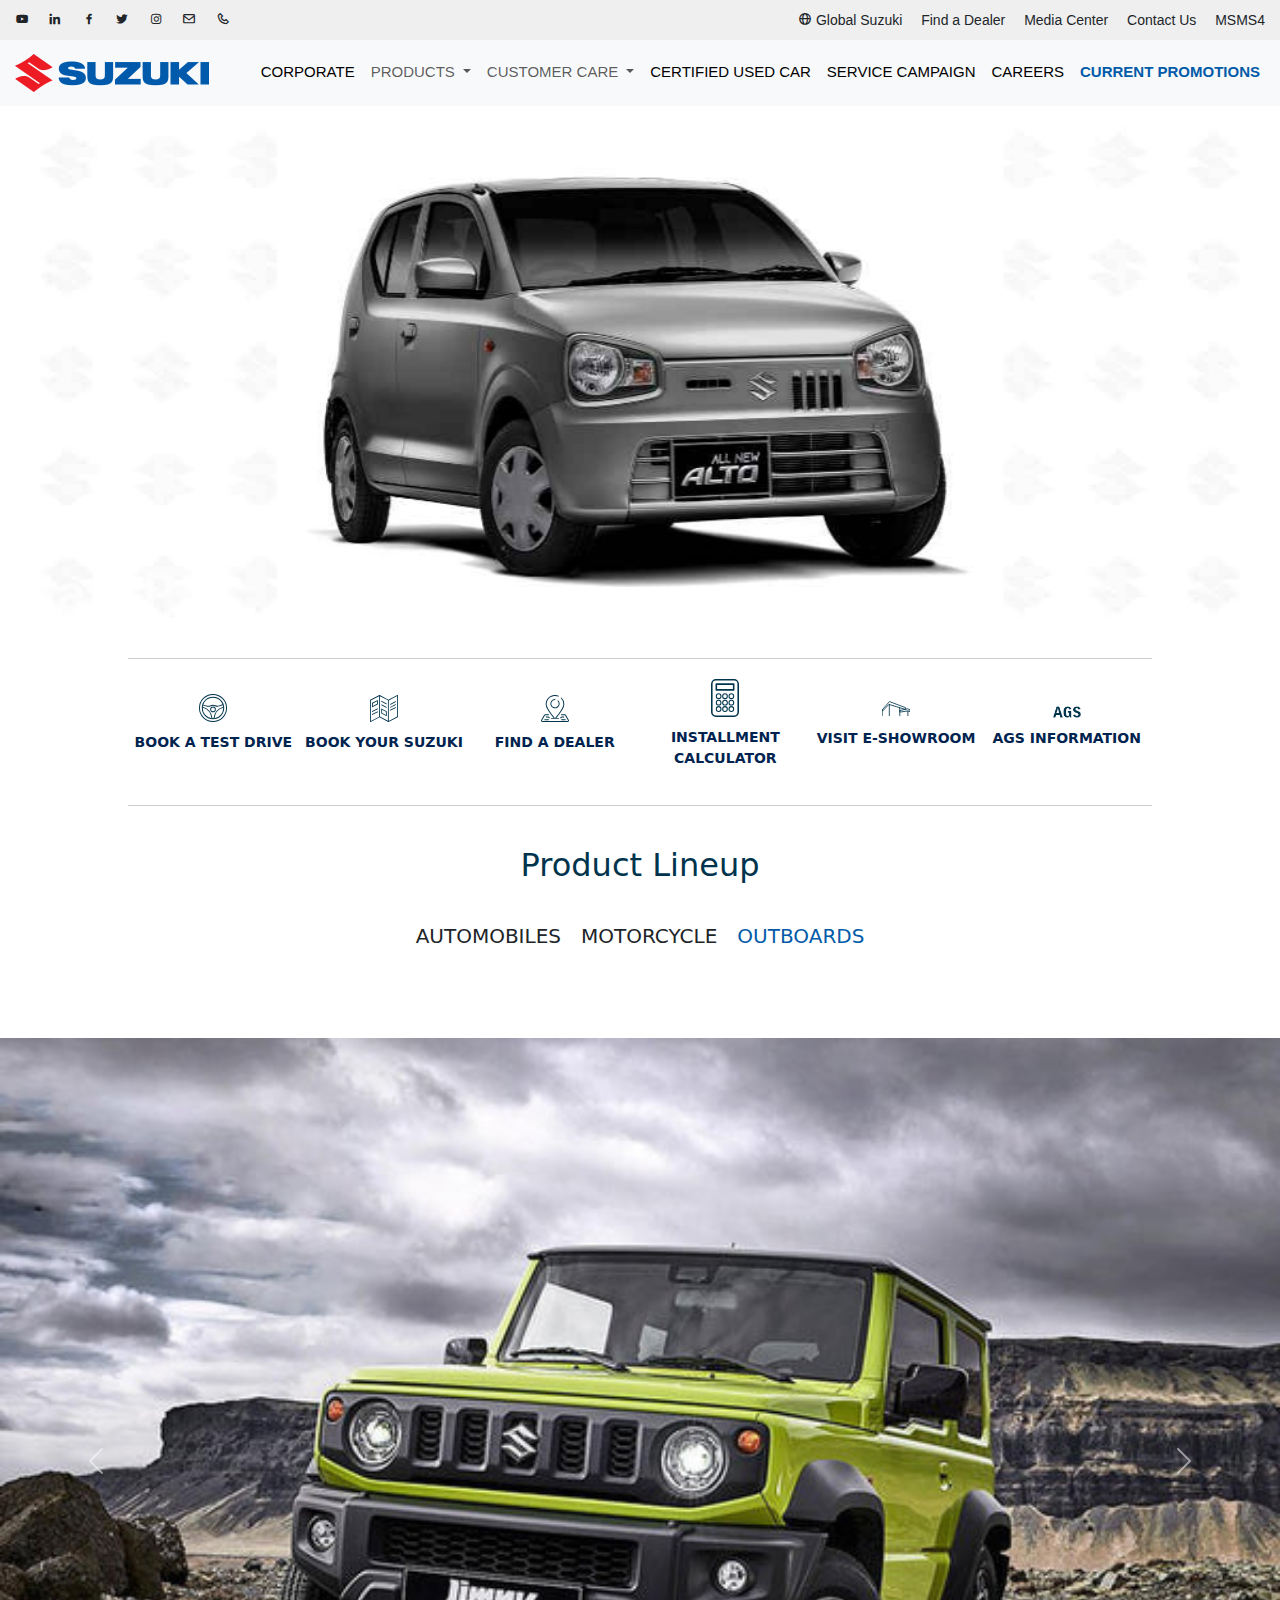
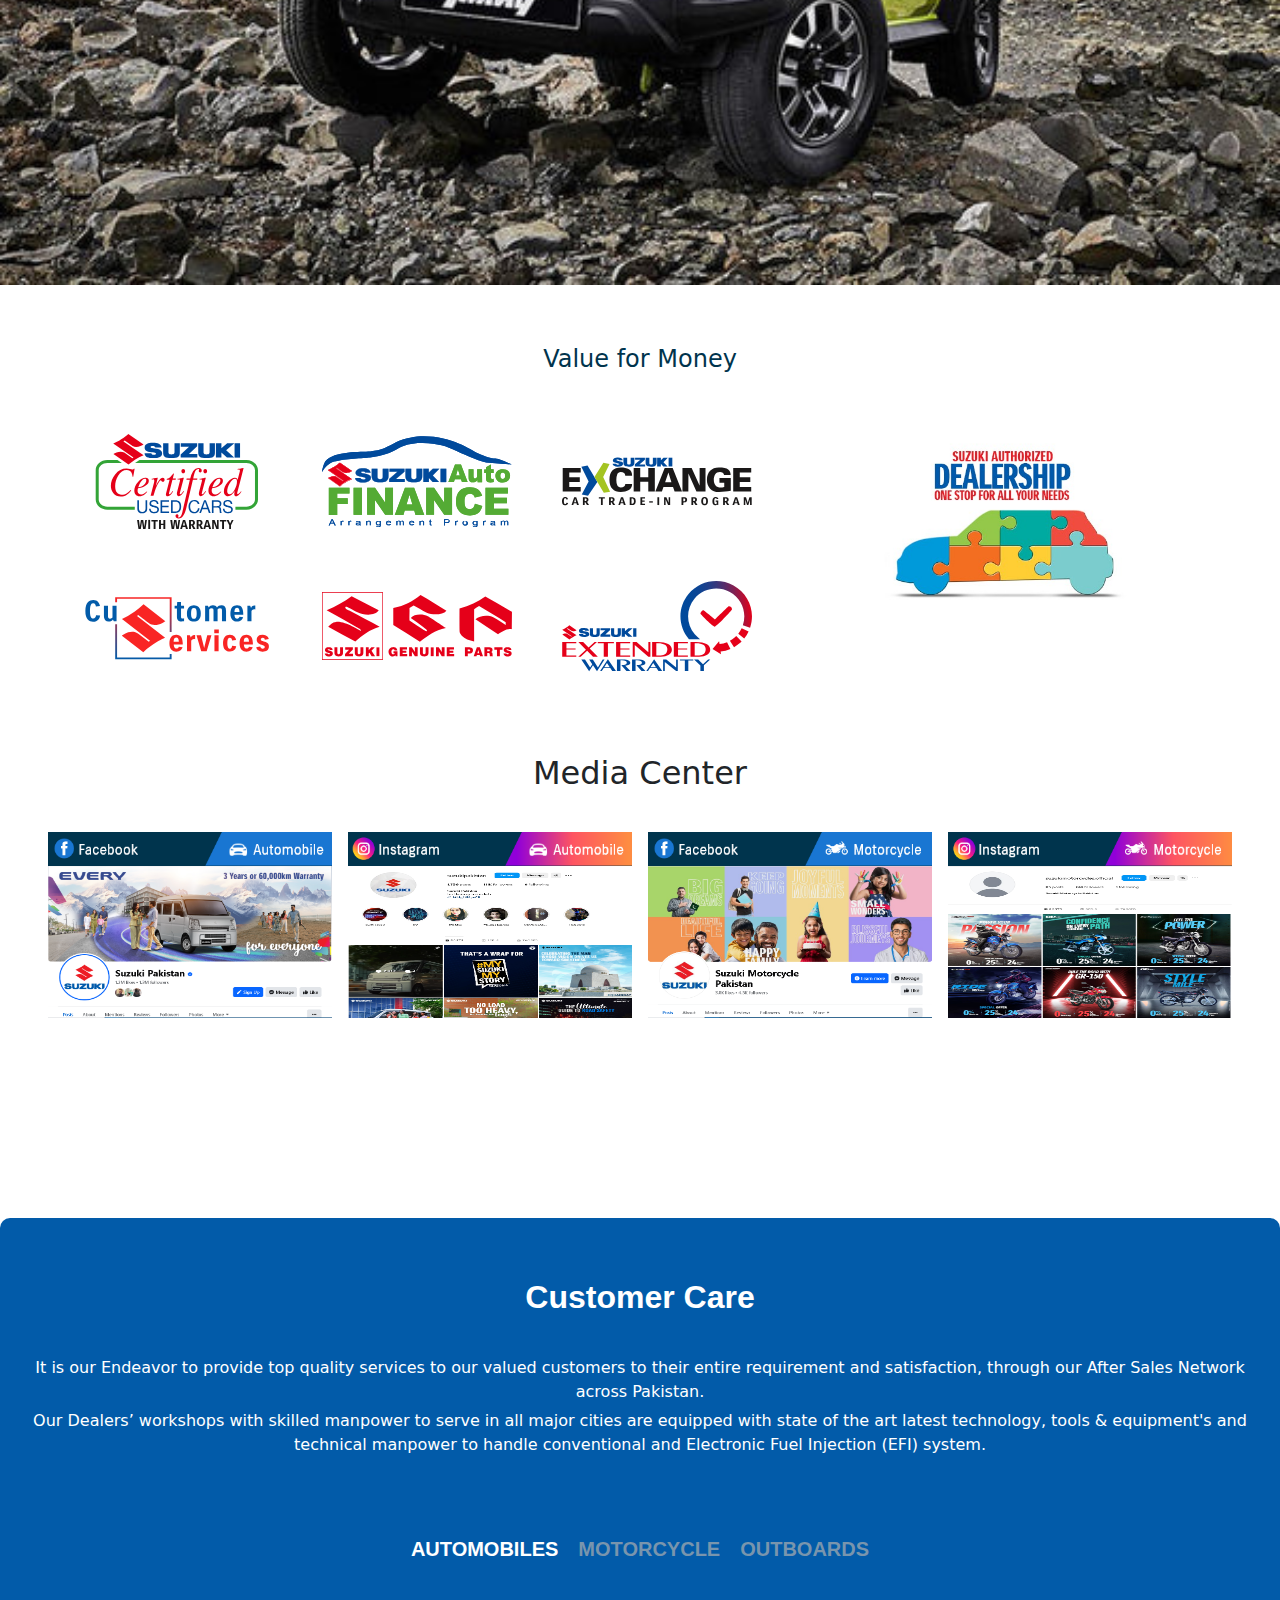
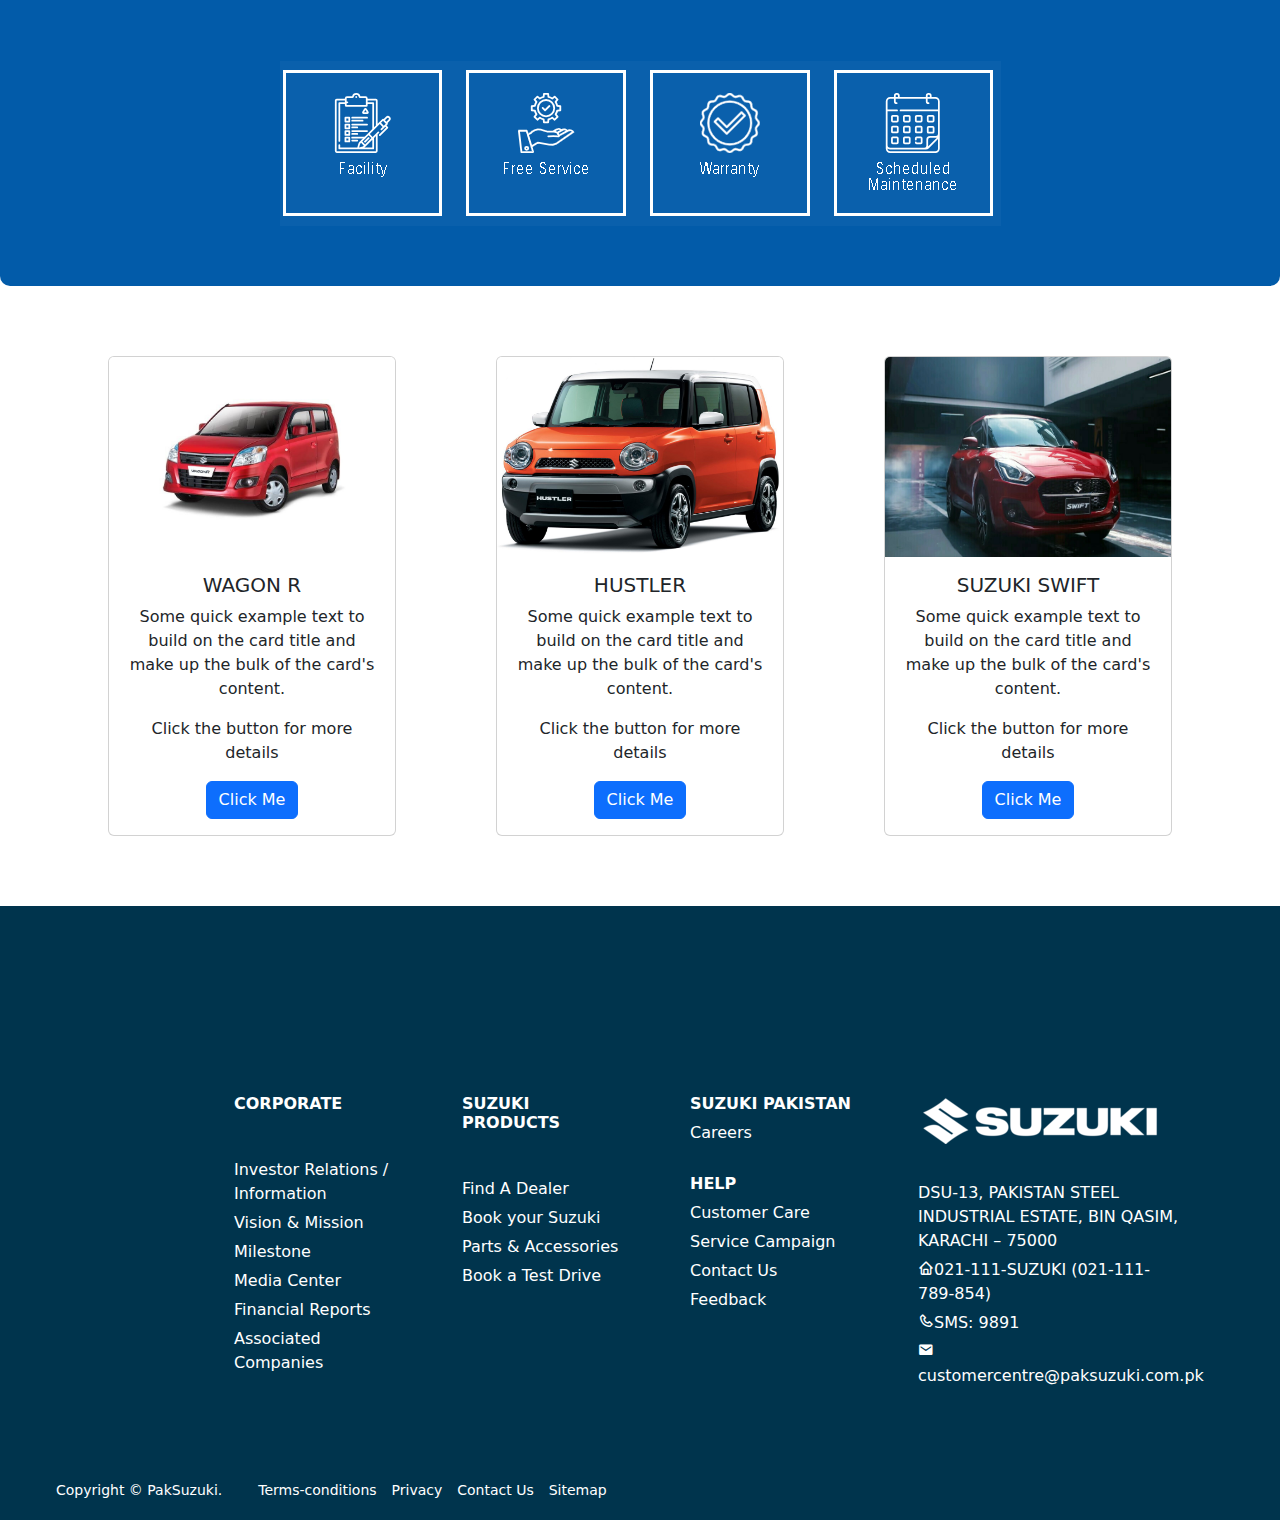
==== index.html @ 94410c0b "suzuki-clone" ====
<!DOCTYPE html>
<html lang="en">
  <head>
    <meta charset="utf-8" />
    <meta name="viewport" content="width=device-width, initial-scale=1" />
    <title>Suzuki Bootstrap Clone</title>
    <link rel="stylesheet" href="style.css" />
    <link
      href="https://cdn.jsdelivr.net/npm/bootstrap@5.3.3/dist/css/bootstrap.min.css"
      rel="stylesheet"
      integrity="sha384-QWTKZyjpPEjISv5WaRU9OFeRpok6YctnYmDr5pNlyT2bRjXh0JMhjY6hW+ALEwIH"
      crossorigin="anonymous"
    />
    <script
      src="https://cdn.jsdelivr.net/npm/bootstrap@5.3.3/dist/js/bootstrap.bundle.min.js"
      integrity="sha384-YvpcrYf0tY3lHB60NNkmXc5s9fDVZLESaAA55NDzOxhy9GkcIdslK1eN7N6jIeHz"
      crossorigin="anonymous"
    ></script>
    <link
      href="https://unpkg.com/boxicons@2.1.4/css/boxicons.min.css"
      rel="stylesheet"
    />

  </head>
  <body>
    <div class="navbar">
      <div class="social-icons">
        <a href="#"><i class="bx bxl-youtube"></i></a>
        <a href="#"><i class="bx bxl-linkedin"></i></a>
        <a href="#"><i class="bx bxl-facebook"></i></a>
        <a href="#"><i class="bx bxl-twitter"></i></a>
        <a href="#"><i class="bx bxl-instagram"></i></a>
        <a href="#"><i class="bx bx-envelope"></i></a>
        <a href="#"><i class="bx bx-phone"></i></a>
      </div>
      <div class="menu">
        <a href="#"><i class="bx bx-globe"></i> Global Suzuki </a>
        <a href="#">Find a Dealer </a>
        <a href="#">Media Center </a>
        <a href="#">Contact Us </a>
        <a href="#">MSMS4</a>
      </div>
    </div>

    <nav class="navbar navbar-expand-lg bg-body-tertiary" id="nav">
      <div class="container-fluid">
        <img src="./assests/logo.png" alt="logo" />
        <button
          class="navbar-toggler"
          type="button"
          data-bs-toggle="collapse"
          data-bs-target="#navbarSupportedContent"
          aria-controls="navbarSupportedContent"
          aria-expanded="false"
          aria-label="Toggle navigation"
        ></button>
        <div class="collapse navbar-collapse" id="navbarSupportedContent">
          <ul class="navbar-nav ms-auto">
            <li class="nav-item">
              <a
                class="nav-link active"
                aria-current="page"
                href="./components/corporate/index.html"
                >CORPORATE</a
              >
            </li>
            <!-- NAVBAR PRODUCT SECTION CODE -->
            <li class="nav-item dropdown">
              <a
                class="nav-link dropdown-toggle"
                href="#"
                role="button"
                data-bs-toggle="dropdown"
                aria-expanded="false"
              >
                PRODUCTS
              </a>
              <ul class="dropdown-menu">
                <li><a class="dropdown-item" href="/components/Products/automobiles/index.html">AUTOMOBILES</a></li>
                <li><a class="dropdown-item" href="/components/Products/motorcycle/index.html">MOTORCYCLE</a></li>
                <li><hr class="dropdown-divider" /></li>
                <li><a class="dropdown-item" href="/components/Products/outboardmotors/index.html">OUTBOARD MOTORS</a></li>
              </ul>
            </li>
            <!-- END OF NAVBAR PRODUCT SECTION -->

            <!-- CUSTOMER CARE SECTION CODE -->
            <li class="nav-item dropdown">
              <a
                class="nav-link dropdown-toggle"
                href="#"
                role="button"
                data-bs-toggle="dropdown"
                aria-expanded="false"
              >
                CUSTOMER CARE
              </a>
              <ul class="dropdown-menu">
                <li><a class="dropdown-item" href="#">AUTOMOBILES</a></li>
                <li><a class="dropdown-item" href="#">MOTORCYCLE</a></li>
                <li><hr class="dropdown-divider" /></li>
                <li><a class="dropdown-item" href="#">OUTBOARD MOTORS</a></li>
              </ul>
            </li>
            <!-- END OF CUSTOMER CARE SECTION CODE -->

            <!-- NAVBAR CERTIFIED USED CAR -->
            <li class="nav-item">
              <a class="nav-link active" aria-current="page" href="#"
                >CERTIFIED USED CAR</a
              >
            </li>
            <!-- END OF NAVBAR CERTIFIED USED CAR -->

            <!-- NAVBAR SERVICE CAMPAIGN SECTION -->
            <li class="nav-item">
              <a class="nav-link active" aria-current="page" href="#"
                >SERVICE CAMPAIGN</a
              >
            </li>
            <!-- END OF NAVBAR SERVICE CAMPAIGN SECTION -->

            <!-- NAVBAR CAREERS SECTION -->
            <li class="nav-item">
              <a class="nav-link active" aria-current="page" href="#"
                >CAREERS</a
              >
            </li>

            <!-- current promotions code  -->
            <li class="nav-item">
              <a
                id="current"
                class="nav-link active blinking"
                aria-current="page"
                href="#"
                >CURRENT PROMOTIONS</a
              >
            </li>
            <!-- END OF NAVBAR CAREERS -->
          </ul>
        </div>
      </div>
    </nav>

    <!-- Start Carousal section -->

    <div id="carouselExampleIndicators" class="carousel slide">
      <div class="carousel-indicators">
        <button
          type="button"
          data-bs-target="#carouselExampleIndicators"
          data-bs-slide-to="0"
          class="active"
          aria-current="true"
          aria-label="Slide 1"
        ></button>
        <button
          type="button"
          data-bs-target="#carouselExampleIndicators"
          data-bs-slide-to="1"
          aria-label="Slide 2"
        ></button>
        <button
          type="button"
          data-bs-target="#carouselExampleIndicators"
          data-bs-slide-to="2"
          aria-label="Slide 3"
        ></button>
        <button
          type="button"
          data-bs-target="#carouselExampleIndicators"
          data-bs-slide-to="3"
          aria-label="Slide 4"
        ></button>
      </div>
      <div class="carousel-inner">
        <div class="carousel-item active">
          <img src="./assests/altonew.jpg" class="d-block w-100" alt="..." />
        </div>
        <div class="carousel-item">
          <img
            src="./assests/Suzuki-Bolan-Front.png"
            class="d-block w-100"
            alt="..."
          />
        </div>

        <div class="carousel-item">
          <img src="./assests/ravi.jpg" class="d-block w-100" alt="..." />
        </div>
      </div>
      <button
        class="carousel-control-prev"
        type="button"
        data-bs-target="#carouselExampleIndicators"
        data-bs-slide="prev"
      >
        <span class="carousel-control-prev-icon" aria-hidden="true"></span>
        <span class="visually-hidden">Previous</span>
      </button>
      <button
        class="carousel-control-next"
        type="button"
        data-bs-target="#carouselExampleIndicators"
        data-bs-slide="next"
      >
        <span class="carousel-control-next-icon" aria-hidden="true"></span>
        <span class="visually-hidden">Next</span>
      </button>
    </div>

    <!-- End of carousal -->

    <!-- Six Icons Div  -->
    <div class="ico-container">
      <div>
        <img src="assests/car.svg" alt="" />
        <p>BOOK A TEST DRIVE</p>
      </div>

      <div>
        <img src="assests/menu.svg" alt="" />
        <p>BOOK YOUR SUZUKI</p>
      </div>

      <div>
        <img src="assests/pin.svg" alt="" />
        <p>FIND A DEALER</p>
      </div>

      <div>
        <img src="assests/calculator.svg" alt="" />
        <p>INSTALLMENT <span>CALCULATOR</span></p>
      </div>

      <div>
        <img src="assests/showroom4.svg" alt="" />
        <p>VISIT E-SHOWROOM</p>
      </div>

      <div>
        <img src="assests/AGS-new.png" alt="" />
        <p>AGS INFORMATION</p>
      </div>
    </div>
    <!-- Six Icons Div  -->

    <!-- product line up code  -->

    <section id="product">
      <h2 style="text-align: center; color: #00344d">Product Lineup</h2>
      <section
        class="linp-up"
        style="
          text-align: center;
          display: flex;
          gap: 20px;
          text-align: center;
          justify-content: center;
        "
      >
        <div style="color: #212529">
          <h2>AUTOMOBILES</h2>
        </div>
        <div>
          <h2>MOTORCYCLE</h2>
        </div>
        <div style="color: #025ba9">
          <h2>OUTBOARDS</h2>
        </div>
      </section>
    </section>

    <!-- product linup carousal section start-->

    <div
      id="carouselExampleAutoplaying"
      class="carousel slide"
      data-bs-ride="carousel"
    >
      <div class="carousel-inner">
        <div class="carousel-item active">
          <img src="./assests/Jimny.jpg" class="d-block w-100" alt="Jimny" />
        </div>
        <div class="carousel-item">
          <img
            src="./assests/old-aulto.png"
            class="d-block w-100"
            alt="old-aulto"
          />
        </div>
        <div class="carousel-item">
          <img src="./assests/Vitara.jpg" class="d-block w-100" alt="Vitara" />
        </div>
      </div>
      <button
        class="carousel-control-prev"
        type="button"
        data-bs-target="#carouselExampleAutoplaying"
        data-bs-slide="prev"
      >
        <span class="carousel-control-prev-icon" aria-hidden="true"></span>
        <span class="visually-hidden">Previous</span>
      </button>
      <button
        class="carousel-control-next"
        type="button"
        data-bs-target="#carouselExampleAutoplaying"
        data-bs-slide="next"
      >
        <span class="carousel-control-next-icon" aria-hidden="true"></span>
        <span class="visually-hidden">Next</span>
      </button>
    </div>

    <!-- product linup carousal section end -->

    <!-- Value for money section code start -->

    <section>
      <h2
        style="
          justify-content: center;
          text-align: center;
          color: #00344d;
          font-size: 24px;
          margin-bottom: 40px;
          margin-top: 20px;
        "
      >
        Value for Money
      </h2>

      <!-- six cards codes -->

      <div class="container">
        <!-- Value for Money Section -->
        <div class="value-for-money">
          <img src="./assests/certified.svg" alt="Certified Used Cars" />
          <img src="./assests/finance.svg" alt="Finance" />
          <img src="./assests/exchange.svg" alt="Exchange" />
          <img src="./assests/CS-New.svg" alt="Customer Services" />
          <img src="./assests/scg.svg" alt="Suzuki Genuine Parts" />
          <img src="./assests/extended.svg" alt="Extended Warranty" />
        </div>

        <!-- Dealership Section -->
        <div class="dealership">
          <img src="./assests/dealership.jpeg" alt="Dealership" />
        </div>
      </div>
    </section>

    <!-- Value for money section code end -->

    <!-- Media Center Code Start -->

    <section class="media-center">
      <h2 style="justify-content: center; text-align: center">Media Center</h2>
      <section
        style="
          display: flex;
          flex-wrap: wrap;
          gap: 16px;
          justify-content: center;
        "
      >
        <!-- facebook-automobile div -->
        <div
          style="
            flex: 1 1 calc(25% - 16px);
            max-width: calc(25% - 16px);
            box-sizing: border-box;
          "
        >
          <img
            src="./assests/facebook-automobile.png"
            alt="Facebook Automobile"
            style="width: 100%; height: auto; display: block"
          />
          <img
            src="./assests/facebookCen.PNG"
            alt="facebookCen"
            style="width: 100%; height: 50%; display: block"
          />
        </div>

        <!-- instagram-automobile div -->
        <div
          style="
            flex: 1 1 calc(25% - 16px);
            max-width: calc(25% - 16px);
            box-sizing: border-box;
          "
        >
          <img
            src="./assests/instagram-automobile.png"
            alt="Instagram Automobile"
            style="width: 100%; height: auto; display: block"
          />
          <img
            src="./assests/instagramCen.PNG"
            alt="instagramCen"
            style="width: 100%; height: 50%; display: block"
          />
        </div>

        <!-- facebook motorcycle div -->
        <div
          style="
            flex: 1 1 calc(25% - 16px);
            max-width: calc(25% - 16px);
            box-sizing: border-box;
          "
        >
          <img
            src="./assests/facebook-motorcycle.png"
            alt="Facebook Motorcycle"
            style="width: 100%; height: auto; display: block"
          />
          <img
            src="./assests/motorcyleCen.PNG"
            alt="motorcyleCen"
            style="width: 100%; height: 50%; display: block"
          />
        </div>

        <!-- instagram motorcycle div -->
        <div
          style="
            flex: 1 1 calc(25% - 16px);
            max-width: calc(25% - 16px);
            box-sizing: border-box;
          "
        >
          <img
            src="./assests/instagram-motorcycle.png"
            alt="Instagram Motorcycle"
            style="width: 100%; height: auto; display: block"
          />
          <img
            src="./assests/motorcyleINtaCen.PNG"
            alt="motorcyleINtaCen"
            style="width: 100%; height: 50%; display: block"
          />
        </div>
      </section>
    </section>

    <!-- Media Center Code End -->

    <!-- customer care code start -->

    <section class="customer-care">
      <h2>Customer Care</h2>
      <p>
        It is our Endeavor to provide top quality services to our valued
        customers to their entire requirement and satisfaction, through our
        After Sales Network across Pakistan.
      </p>
      <p>
        Our Dealers’ workshops with skilled manpower to serve in all major
        cities are equipped with state of the art latest technology, tools &
        equipment's and technical manpower to handle conventional and Electronic
        Fuel Injection (EFI) system.
      </p>
      <section
        class="linp-up"
        style="
          text-align: center;
          display: flex;
          gap: 20px;
          text-align: center;
          justify-content: center;
        "
      >
        <div>
          <h2>AUTOMOBILES</h2>
        </div>
        <div style="color: #7995ad">
          <h2>MOTORCYCLE</h2>
        </div>
        <div style="color: #7995ad">
          <h2>OUTBOARDS</h2>
        </div>
      </section>
      <section class="customer-care-cards">
        <img src="./assests/icons.PNG" alt="Icons" />
      </section>
    </section>

    <!-- customer care code end -->

    <!-- Cards Section -->
    <div class="cardcontainer">
      <div class="card" style="width: 18rem">
        <img src="./assests/wagonR.jpg" class="card-img-top" alt="..." />
        <div class="card-body">
          <h5 class="card-title">WAGON R</h5>
          <p class="card-text">
            Some quick example text to build on the card title and make up the
            bulk of the card's content.
          </p>
          <p>Click the button for more details</p>
          <a href="#" class="btn btn-primary">Click Me</a>
        </div>
      </div>

      <div class="card" style="width: 18rem">
        <img src="./assests/hustler.jpg" class="card-img-top" alt="..." />
        <div class="card-body">
          <h5 class="card-title">HUSTLER</h5>
          <p class="card-text">
            Some quick example text to build on the card title and make up the
            bulk of the card's content.
          </p>
          <p>Click the button for more details</p>
          <a href="#" class="btn btn-primary">Click Me</a>
        </div>
      </div>

      <div class="card" style="width: 18rem">
        <img src="./assests/swift1.jpg" class="card-img-top" alt="..." />
        <div class="card-body">
          <h5 class="card-title">SUZUKI SWIFT</h5>
          <p class="card-text">
            Some quick example text to build on the card title and make up the
            bulk of the card's content.
          </p>
          <p>Click the button for more details</p>
          <a href="#" class="btn btn-primary">Click Me</a>
        </div>
      </div>
    </div>
    <!-- Cards Section -->

    <!-- Footer Section Start -->

    <!-- Remove the container if you want to extend the Footer to full width. -->
    <div class="">
      <!-- Footer -->
      <footer class="text-center text-lg-start text-white">
        <!-- Section: Social media -->
        <section>
          <!-- Right -->
          <div>
            <a href="#" class="text-white me-4">
              <i class="fab fa-facebook-f"></i>
            </a>
            <a href="#" class="text-white me-4">
              <i class="fab fa-twitter"></i>
            </a>
            <a href="#" class="text-white me-4">
              <i class="fab fa-google"></i>
            </a>
            <a href="#" class="text-white me-4">
              <i class="fab fa-instagram"></i>
            </a>
            <a href="#" class="text-white me-4">
              <i class="fab fa-linkedin"></i>
            </a>
            <a href="#" class="text-white me-4">
              <i class="fab fa-github"></i>
            </a>
          </div>
          <!-- Right -->
        </section>
        <!-- Section: Social media -->

        <!-- Section: Links  -->
        <section class="">
          <div class="container text-center text-md-start mt-5">
            <!-- Grid row -->
            <div class="row mt-3">
              <!-- Grid column -->
              <div class="col-md-3 col-lg-4 col-xl-1 mx-auto mb-4">
                <!-- Content -->
              </div>
              <!-- Grid column -->

              <!-- Grid column -->

              <div class="col-md-2 col-lg-2 col-xl-2 mx-auto mb-4">
                <div class="corporate">
                  <!-- Links -->

                  <h6 class="text-uppercase fw-bold">Corporate</h6>
                  <hr class="mb-4 mt-0 d-inline-block mx-auto" />
                  <p>
                    <a href="#!" class="text-white"
                      >Investor Relations / Information</a
                    >
                  </p>
                  <p>
                    <a href="#!" class="text-white">Vision & Mission</a>
                  </p>
                  <p>
                    <a href="#!" class="text-white">Milestone</a>
                  </p>
                  <p>
                    <a href="#!" class="text-white">Media Center</a>
                  </p>
                  <p>
                    <a href="#!" class="text-white">Financial Reports</a>
                  </p>
                  <p>
                    <a href="#!" class="text-white">Associated Companies</a>
                  </p>
                </div>
              </div>

              <!-- Grid column -->
              <div class="col-md-2 col-lg-2 col-xl-2 mx-auto mb-4">
                <div class="suzukiprod">
                  <!-- Links -->
                  <h6 class="text-uppercase fw-bold">Suzuki Products</h6>
                  <hr class="mb-4 mt-0 d-inline-block mx-auto" />
                  <p>
                    <a href="#!" class="text-white">Find A Dealer</a>
                  </p>
                  <p>
                    <a href="#!" class="text-white">Book your Suzuki</a>
                  </p>
                  <p>
                    <a href="#!" class="text-white">Parts & Accessories</a>
                  </p>
                  <p>
                    <a href="#!" class="text-white">Book a Test Drive</a>
                  </p>
                </div>
              </div>
              <!-- Grid column -->

              <!-- Grid column -->
              <div class="col-md-3 col-lg-2 col-xl-2 mx-auto mb-4">
                <div class="suzuki-pak">
                  <!-- Links -->
                  <h6 class="text-uppercase fw-bold">Suzuki Pakistan</h6>

                  <p>
                    <a href="#!" class="text-white">Careers</a>
                  </p>
                  <hr class="mb-1 mt-0 d-inline-block mx-auto" />
                  <div class="help-sec">
                    <h6 class="text-uppercase fw-bold">Help</h6>

                    <p>
                      <a href="#!" class="text-white">Customer Care</a>
                    </p>
                    <p>
                      <a href="#!" class="text-white">Service Campaign</a>
                    </p>
                    <p>
                      <a href="#!" class="text-white">Contact Us</a>
                    </p>
                    <p>
                      <a href="#!" class="text-white">Feedback </a>
                    </p>
                  </div>
                </div>
              </div>
              <!-- Grid column -->

              <!-- Grid column -->
              <div class="col-md-4 col-lg-3 col-xl-3 mx-auto mb-md-0 mb-4">
                <!-- Links -->
                <img src="./assests/S-Logo.png" alt="s-logo" /><br />
                <hr class="mb-4 mt-0 d-inline-block mx-auto" />
                <p>
                  <i class="fas fa-home mr-3"></i> DSU-13, PAKISTAN STEEL
                  INDUSTRIAL ESTATE, BIN QASIM, KARACHI – 75000
                </p>
                <p>
                  <i class="bx bx-home"></i>021-111-SUZUKI (021-111-789-854)
                </p>
                <p><i class="bx bx-phone mr-3"></i>SMS: 9891</p>
                <p>
                  <i class="bx bxs-envelope"></i>customercentre@paksuzuki.com.pk
                </p>
              </div>

              <!-- Grid column -->
            </div>
            <!-- Grid row -->
          </div>
        </section>
        <!-- Section: Links  -->

        <!-- Copyright -->
        <div id="copyright" class="text-center p-3">
          <span class="copyrightpak">Copyright © PakSuzuki. </span>
          <a class="text-white" href="#"></a>
          <div
            class="copyclass"
            style="display: flex; gap: 15px; margin-left: 10px"
          >
            <a href="#!" class="text-white" id="copy1">Terms-conditions</a>
            <a href="#!" class="text-white" id="copy2">Privacy</a>
            <a href="#!" class="text-white" id="copy2">Contact Us</a>
            <a href="#!" class="text-white" id="copy4">Sitemap</a>
          </div>
        </div>

        <!-- Copyright -->
      </footer>
      <!-- Footer -->
    </div>
    <!-- End of .container -->

    <!-- Footer Section End -->
  </body>
</html>
---- style.css ----
* {
    margin: 0;
    padding: 0;
    box-sizing: border-box;
}

body {
    font-family: sans-serif;
    align-items: center;
    margin: 0;
    padding: 0;
}

/* Navbar Styling */
.navbar {
    display: flex;
    justify-content: space-between;
    align-items: center;
    padding: 15px 30px;
    background-color: #efefef; /* Navbar background color */
    font-family: 'Arial', sans-serif;
}

#current {
    color: #025ba9;
    font-weight: 700;
    font-size: 15px;
}

.blinking {
    animation: blink 1s step-start infinite;
  }

  @keyframes blink {
    50% {
      opacity: 0;
    }
  } 


.navbar .social-icons a i,
.navbar .menu a i {
    color: #212529; /* Icon color */
    font-size: 14px; /* Adjust icon size if needed */
}

.navbar .menu a {
    color: #212529; /* Text color for menu links */
    text-decoration: none;
    margin-right: 15px;
    font-size: 14px;
}

.navbar .social-icons a {
    margin-left: 15px;
    text-decoration: none;
}

.navbar .social-icons a:hover i,
.navbar .menu a:hover {
    color: #d3d0e4; /* Hover effect */
}

.navbar-nav ul li a {
    display: flex;
    text-align: end;
}

.copyrightpak{
    height: 24px;
    fill: #00344d;
    gap: 57px;
}

#copy1, #copy2, #copy3, #copy4{
    height: 14px;
    font-size: 14px;
}

.cardcontainer {
    display: flex;
    justify-content: center;
}

.card {
    margin: 50px;
}

.card:hover {
    transform: scale(1.05);
}

.card-img-top {
    height: 200px;
    object-fit: fill;
}

.card-body {
    text-align: center;
}

section {
    padding: 20px;
    margin: 20px auto;
    border-radius: 10px;
}

section h2 {
    margin-bottom: 10px;
}

section p {
    margin: 5px 0;
    font-size: 16px;
}

#copyright {
    display: flex;
    flex-wrap: wrap;
    color: white;
    gap: 13px;
    margin-left: 40px;

  }

.corporate {
    text-align: left;
}



#copyright a {
    text-decoration: none;
}

#corporate a{
    text-decoration: none;
}

#copy1, 
#copy2,
#copy3,
#copy4{
    color: #ffffff;
    height: 14px;
    font-size: 14px;
    letter-spacing: normal;
    
}

#dealership-section {
    display: flex;
    justify-content: flex-end;
    /* margin-top: 20px; */
  }
  
  #dealership-section img {
    max-width: 100%;
    height: auto;
  }


  .container {
    display: flex;
    justify-content: space-between;
    align-items: flex-start;
    padding: 20px;
  }

  /* Value for Money Section */
  .value-for-money {
    display: grid;
    grid-template-columns: repeat(3, 1fr);
    gap: 50px;
    max-width: 60%;
  }

  .value-for-money img {
    max-width: 100%;
    height: auto;
  }

  /* Dealership Section */
  .dealership {
    text-align: center;
    max-width: 35%;
  }

  .dealership img {
    max-width: 100%;
    height: auto;
  }


.linp-up h2 {
    font-size: 20px;
}

.copyrightpak {
    text-align: left;
    font-size: 14px;
    /* height: 24px; */
    /* width: 141px; */

}

.corporate{
    margin-left: 0 ;
}

.corporate a,
.suzukiprod a,
.suzuki-pak a,
.help-sec a{
    text-decoration: none;
}

footer{
    background: #00344d;
}

.copyclass {
    margin-bottom: 9.5px;
    font-size: 14px;
}
  
  .footer-links a {
    text-decoration: none;
  }
  
  .footer-links a:hover {
    color: #ffcc00; /* Add hover color for links */
  }
  
  .footer-links .mx-2 {
    margin: 0 10px;
  }

  .ico-container {
    display: flex;
    justify-content: space-between;
    align-items: center;
    margin: 20px auto;
    width: 80%;
    max-width: 1200px;
    border-top: 1px solid #ccc;
    border-bottom: 1px solid #ccc;
    padding: 20px 0;
  }
  
  .ico-container div {
    text-align: center;
    flex: 1;
  }
  
  .ico-container div img {
    display: block;
    margin: 0 auto;
    width: 28px; /* Adjust icon size as needed */
    height: auto;
    gap: 57px;
  }
  
  .ico-container div p {
    margin-top: 10px;
    justify-content: space-between;
    font-size: 14px;
    font-weight: bold;
    color: #00234f; /* Dark blue */
  }

.navbar-collapse ul li a {
    font-size: 15px;
    height: 40px;
    /* padding: 1px 10px; */
}

.customer-care {
  background-color: #025ba9;
  color: white;
  justify-content: center;
  text-align: center;
}

.customer-care p {
    justify-content: center;
    text-align: center;
}

.customer-care h2 {
  font-weight: 700;
  font-family: sans-serif;
  margin-top: 40px;
  margin-bottom: 40px;
}
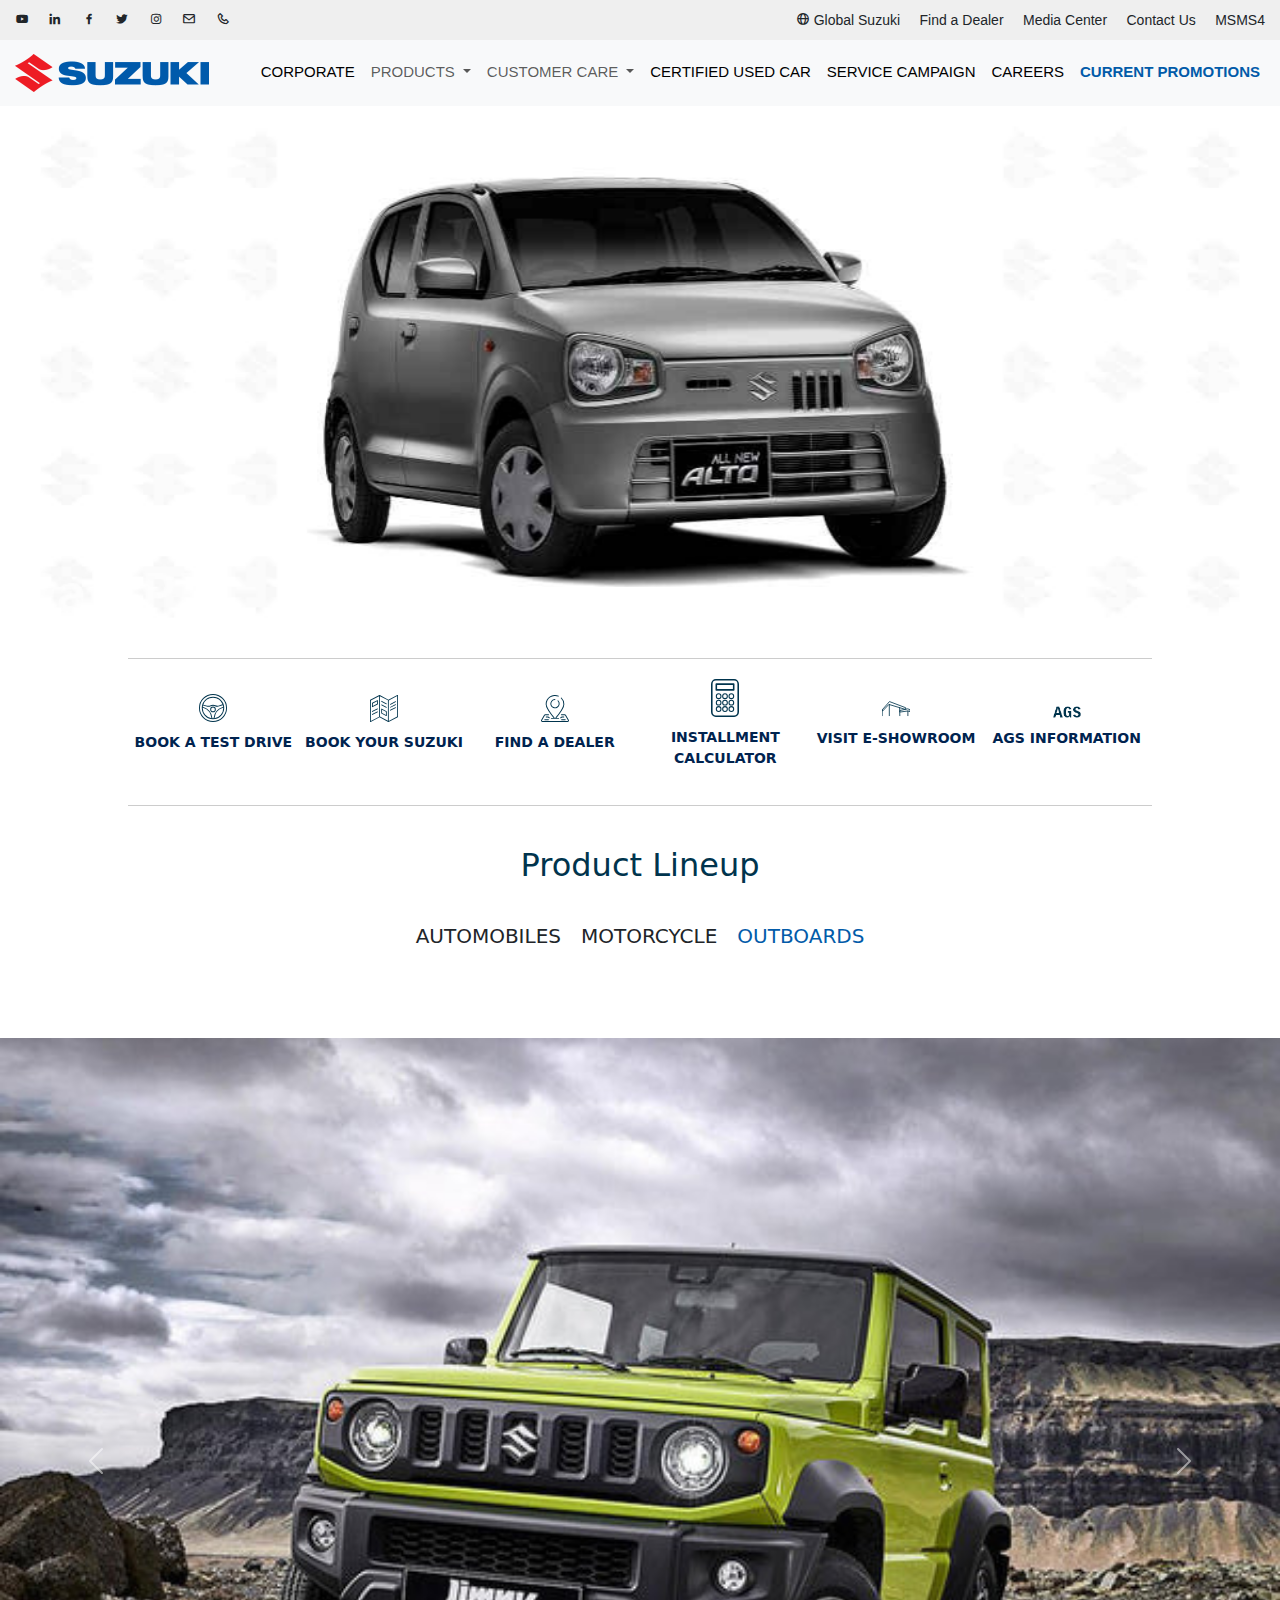
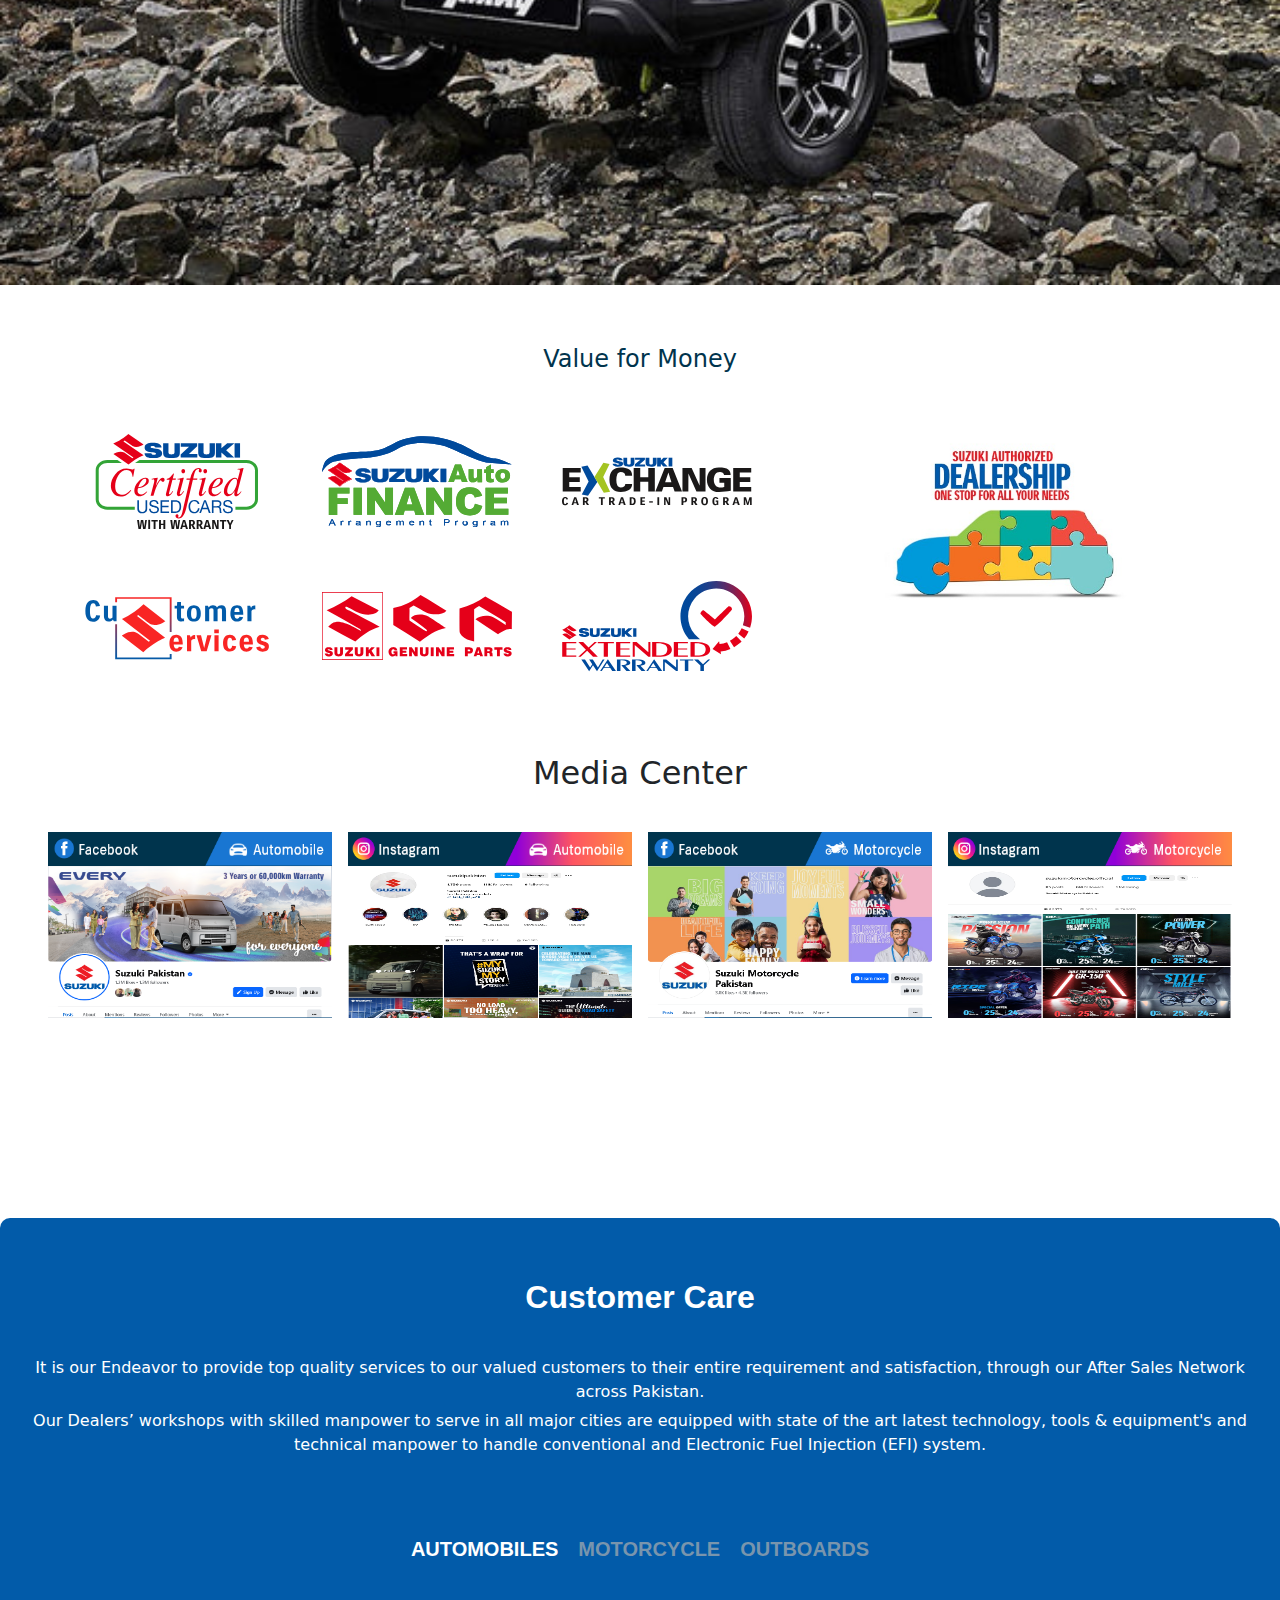
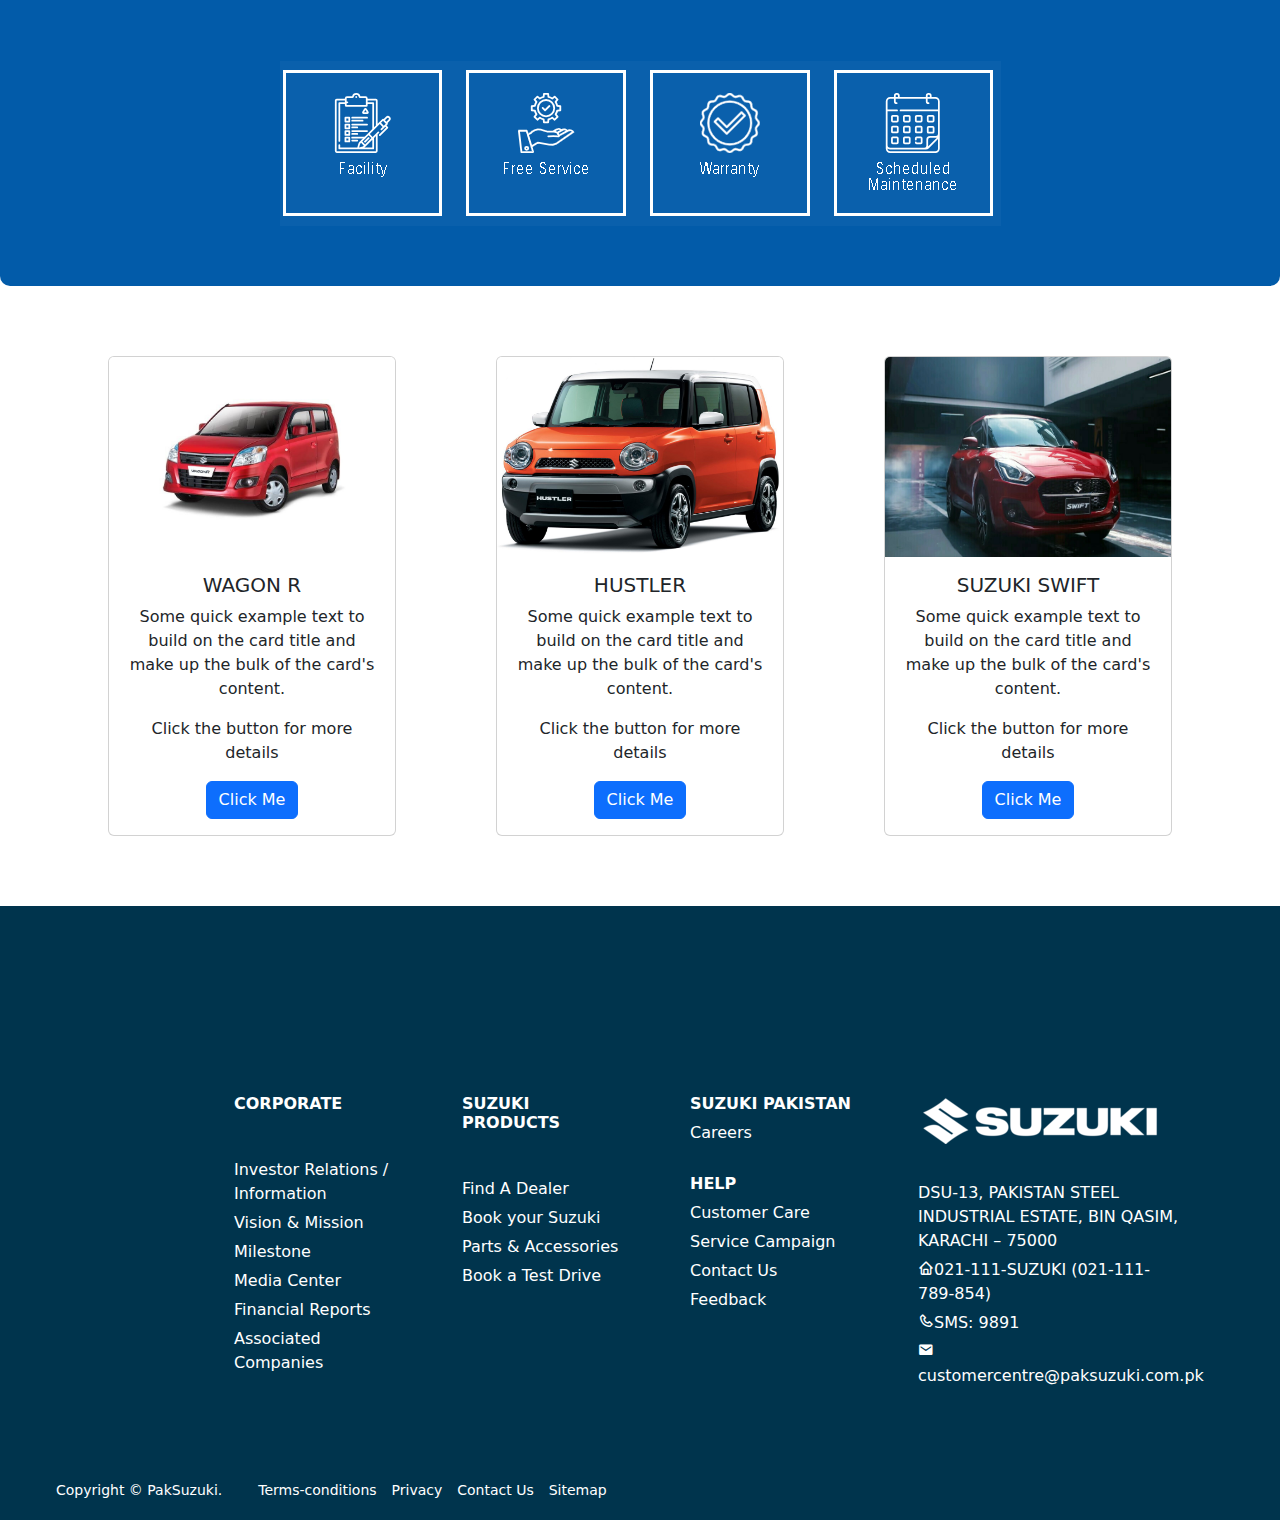
==== commit a22cf2e8: "Update index.html" ====
--- a/index.html
+++ b/index.html
@@ -4,6 +4,7 @@
     <meta charset="utf-8" />
     <meta name="viewport" content="width=device-width, initial-scale=1" />
     <title>Suzuki Bootstrap Clone</title>
+    <link rel="icon" type="image/x-icon" href="./assests/favicon.ico" />
     <link rel="stylesheet" href="style.css" />
     <link
       href="https://cdn.jsdelivr.net/npm/bootstrap@5.3.3/dist/css/bootstrap.min.css"
@@ -23,28 +24,31 @@
 
   </head>
   <body>
+    <!-- Top Navbar social icons -->
     <div class="navbar">
       <div class="social-icons">
-        <a href="#"><i class="bx bxl-youtube"></i></a>
-        <a href="#"><i class="bx bxl-linkedin"></i></a>
-        <a href="#"><i class="bx bxl-facebook"></i></a>
-        <a href="#"><i class="bx bxl-twitter"></i></a>
-        <a href="#"><i class="bx bxl-instagram"></i></a>
-        <a href="#"><i class="bx bx-envelope"></i></a>
-        <a href="#"><i class="bx bx-phone"></i></a>
-      </div>
+        <a href="https://www.youtube.com/channel/UCQkRxo6plMAZ5NvCOieFcAw" target="_blank" rel="noopener noreferrer"><i class="bx bxl-youtube"></i></a>
+        <a href="https://pk.linkedin.com/company/suzukipakistan" target="_blank" rel="noopener noreferrer"><i class="bx bxl-linkedin"></i></a>
+        <a href="https://www.facebook.com/SuzukiPakistan" target="_blank" rel="noopener noreferrer"><i class="bx bxl-facebook"></i></a>
+        <a href="https://twitter.com/SuzukiPakistan" target="_blank" rel="noopener noreferrer"><i class="bx bxl-twitter"></i></a>
+        <a href="https://www.instagram.com/suzukipakistan/" target="_blank" rel="noopener noreferrer"><i class="bx bxl-instagram"></i></a>
+        <a href="mailto:customercentre@paksuzuki.com.pk" target="_blank" rel="noopener noreferrer"><i class="bx bx-envelope"></i></a>
+        <a href="tel:+021-111-789-854" target="_blank" rel="noopener noreferrer"><i class="bx bx-phone"></i></a>
+      </div>
+
+<!-- Top Navbar Links -->
       <div class="menu">
-        <a href="#"><i class="bx bx-globe"></i> Global Suzuki </a>
-        <a href="#">Find a Dealer </a>
-        <a href="#">Media Center </a>
-        <a href="#">Contact Us </a>
-        <a href="#">MSMS4</a>
+        <a href="https://www.globalsuzuki.com/" target="_blank" rel="noopener noreferrer"><i class="bx bx-globe"></i> Global Suzuki</a>
+        <a href="https://suzukipakistan.com/suzuki-dealers" target="_blank" rel="noopener noreferrer">Find a Dealer</a>
+        <a href="https://suzukipakistan.com/media-center" target="_blank" rel="noopener noreferrer">Media Center</a>
+        <a href="https://suzukipakistan.com/contact-us" target="_blank" rel="noopener noreferrer">Contact Us</a>
+        <a href="https://www.mysuzukimystory.com.pk/" target="_blank" rel="noopener noreferrer">MSMS4</a>
       </div>
     </div>
 
     <nav class="navbar navbar-expand-lg bg-body-tertiary" id="nav">
       <div class="container-fluid">
-        <img src="./assests/logo.png" alt="logo" />
+      <a href="./index.html"><img src="./assests/logo.png" alt="logo" /></a>
         <button
           class="navbar-toggler"
           type="button"
